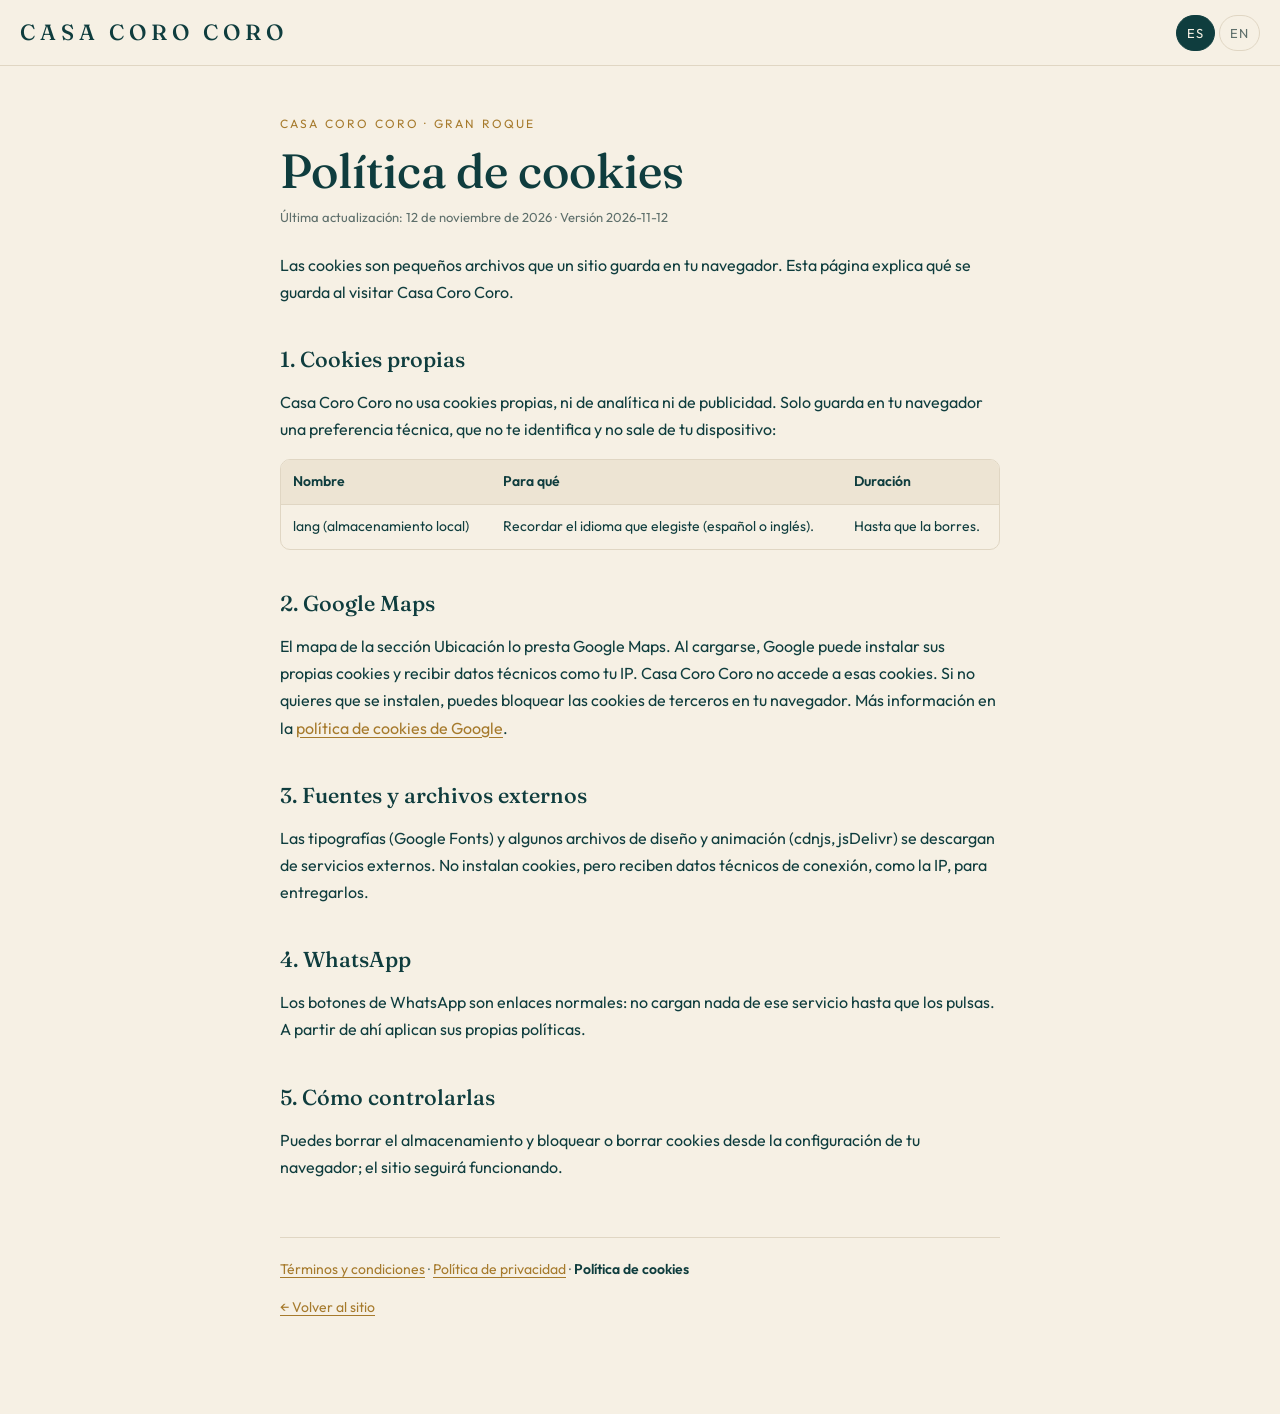
==== cookies.html @ 0a7d5295 "Casa Coro Coro: sitio inicial (logo, portada interactiva, zoom por el ojo del pez, galería 3D, ubica" ====
<!DOCTYPE html>
<html lang="es">
<head>
<meta charset="UTF-8">
<meta name="viewport" content="width=device-width, initial-scale=1">
<title>Política de cookies — Casa Coro Coro</title>
<meta name="description" content="Casa Coro Coro no usa cookies propias. Qué guarda tu navegador y qué cookies puede poner el mapa de Google.">
<meta name="robots" content="noindex, follow">
<link rel="icon" type="image/svg+xml" href="favicon.svg">
<link rel="preconnect" href="https://fonts.googleapis.com">
<link rel="preconnect" href="https://fonts.gstatic.com" crossorigin>
<link href="https://fonts.googleapis.com/css2?family=Fraunces:opsz,wght@9..144,400;9..144,500&family=Outfit:wght@400;500;600&display=swap" rel="stylesheet">
<style>
:root { --bg: #F6F0E4; --ink: #0F3D3E; --muted: #5E6F6B; --accent: #A67A2C; --line: #E0D6C3; --card: #EDE4D3; }
*, *::before, *::after { box-sizing: border-box; }
html { -webkit-text-size-adjust: 100%; }
body { margin: 0; background: var(--bg); color: var(--ink); font-family: 'Outfit', system-ui, sans-serif; font-size: 16px; line-height: 1.7; }
.lg-top { position: sticky; top: 0; z-index: 2; display: flex; align-items: center; justify-content: space-between; gap: 16px; padding: 14px 20px; background: var(--bg); border-bottom: 1px solid var(--line); }
.lg-brand { font-family: 'Fraunces', Georgia, serif; font-size: 22px; letter-spacing: 0.22em; text-transform: uppercase; color: var(--ink); text-decoration: none; font-weight: 500; }
.lg-lang { display: flex; gap: 4px; }
.lg-lang button { font: inherit; font-size: 13px; letter-spacing: 0.08em; padding: 6px 10px; border: 1px solid var(--line); background: transparent; color: var(--muted); border-radius: 999px; cursor: pointer; }
.lg-lang button[aria-pressed="true"] { background: var(--ink); color: var(--bg); border-color: var(--ink); }
main { max-width: 760px; margin: 0 auto; padding: 48px 20px 80px; }
.lg-kicker { margin: 0; font-size: 12px; letter-spacing: 0.18em; text-transform: uppercase; color: var(--accent); }
h1 { font-family: 'Fraunces', Georgia, serif; font-weight: 500; font-size: clamp(2rem, 1.4rem + 2.6vw, 3rem); line-height: 1.1; margin: 10px 0 8px; }
h2 { font-family: 'Fraunces', Georgia, serif; font-weight: 500; font-size: 1.35rem; line-height: 1.25; margin: 40px 0 10px; }
.lg-meta span { white-space: nowrap; }
.lg-meta { margin: 0 0 24px; font-size: 13px; color: var(--muted); }
p, li { color: var(--ink); }
ul { padding-left: 1.2em; }
li { margin: 6px 0; }
a { color: var(--accent); text-underline-offset: 3px; }
.lg-table { overflow-x: auto; margin: 12px 0; border: 1px solid var(--line); border-radius: 10px; }
table { width: 100%; border-collapse: collapse; font-size: 14px; }
th, td { text-align: left; vertical-align: top; padding: 10px 12px; border-bottom: 1px solid var(--line); }
th { background: var(--card); font-weight: 600; }
tr:last-child td { border-bottom: 0; }
.lg-docs { margin-top: 56px; padding-top: 20px; border-top: 1px solid var(--line); font-size: 14px; color: var(--muted); }
.lg-docs a[aria-current] { color: var(--ink); text-decoration: none; font-weight: 600; }
.lg-back { font-size: 14px; }
:focus-visible { outline: 2px solid var(--accent); outline-offset: 2px; }
</style>
</head>
<body>
<header class="lg-top"><a class="lg-brand" href="index.html" data-home-en="index.html">Casa Coro Coro</a><div class="lg-lang" role="group" aria-label="Idioma / Language"><button type="button" data-lc="es">ES</button><button type="button" data-lc="en">EN</button></div></header>
<main>
<article data-lang="es" lang="es">
  <p class="lg-kicker">Casa Coro Coro · Gran Roque</p>
  <h1>Política de cookies</h1>
  <p class="lg-meta"><span>Última actualización: 12 de noviembre de 2026</span> · <span>Versión 2026-11-12</span></p>
  <div class="lg-intro"><p>Las cookies son pequeños archivos que un sitio guarda en tu navegador. Esta página explica qué se guarda al visitar Casa Coro Coro.</p></div>
  <section><h2>1. Cookies propias</h2><p>Casa Coro Coro no usa cookies propias, ni de analítica ni de publicidad. Solo guarda en tu navegador una preferencia técnica, que no te identifica y no sale de tu dispositivo:</p><div class="lg-table"><table><thead><tr><th>Nombre</th><th>Para qué</th><th>Duración</th></tr></thead><tbody><tr><td>lang (almacenamiento local)</td><td>Recordar el idioma que elegiste (español o inglés).</td><td>Hasta que la borres.</td></tr></tbody></table></div></section><section><h2>2. Google Maps</h2><p>El mapa de la sección Ubicación lo presta Google Maps. Al cargarse, Google puede instalar sus propias cookies y recibir datos técnicos como tu IP. Casa Coro Coro no accede a esas cookies. Si no quieres que se instalen, puedes bloquear las cookies de terceros en tu navegador. Más información en la <a href="https://policies.google.com/technologies/cookies?hl=es" rel="noopener">política de cookies de Google</a>.</p></section><section><h2>3. Fuentes y archivos externos</h2><p>Las tipografías (Google Fonts) y algunos archivos de diseño y animación (cdnjs, jsDelivr) se descargan de servicios externos. No instalan cookies, pero reciben datos técnicos de conexión, como la IP, para entregarlos.</p></section><section><h2>4. WhatsApp</h2><p>Los botones de WhatsApp son enlaces normales: no cargan nada de ese servicio hasta que los pulsas. A partir de ahí aplican sus propias políticas.</p></section><section><h2>5. Cómo controlarlas</h2><p>Puedes borrar el almacenamiento y bloquear o borrar cookies desde la configuración de tu navegador; el sitio seguirá funcionando.</p></section>
  <nav class="lg-docs" aria-label="Legal"><a href="terminos.html">Términos y condiciones</a> · <a href="privacidad.html">Política de privacidad</a> · <a href="cookies.html" aria-current="page">Política de cookies</a></nav>
  <p class="lg-back"><a href="index.html">← Volver al sitio</a></p>
</article><article data-lang="en" hidden lang="en">
  <p class="lg-kicker">Casa Coro Coro · Gran Roque</p>
  <h1>Cookie policy</h1>
  <p class="lg-meta"><span>Last updated: November 12, 2026</span> · <span>Version 2026-11-12</span></p>
  <div class="lg-intro"><p>Cookies are small files a website stores in your browser. This page explains what is stored when you visit Casa Coro Coro. The Spanish version prevails in case of discrepancy.</p></div>
  <section><h2>1. First-party cookies</h2><p>Casa Coro Coro uses no first-party cookies, for analytics or advertising. It only stores one technical preference in your browser, which does not identify you and never leaves your device:</p><div class="lg-table"><table><thead><tr><th>Name</th><th>Purpose</th><th>Duration</th></tr></thead><tbody><tr><td>lang (local storage)</td><td>Remember the language you chose (Spanish or English).</td><td>Until you delete it.</td></tr></tbody></table></div></section><section><h2>2. Google Maps</h2><p>The map in the Location section is provided by Google Maps. When it loads, Google may set its own cookies and receive technical data such as your IP. Casa Coro Coro has no access to those cookies. If you do not want them, you can block third-party cookies in your browser. More information in <a href="https://policies.google.com/technologies/cookies?hl=en" rel="noopener">Google's cookie policy</a>.</p></section><section><h2>3. External fonts and files</h2><p>The fonts (Google Fonts) and some design and animation files (cdnjs, jsDelivr) are downloaded from external services. They set no cookies but receive technical connection data, such as your IP, to deliver them.</p></section><section><h2>4. WhatsApp</h2><p>The WhatsApp buttons are plain links: nothing from that service loads until you tap them. From then on, its own policies apply.</p></section><section><h2>5. How to control them</h2><p>You can clear storage and block or delete cookies in your browser settings; the site will keep working.</p></section>
  <nav class="lg-docs" aria-label="Legal"><a href="terminos.html">Terms and conditions</a> · <a href="privacidad.html">Privacy policy</a> · <a href="cookies.html" aria-current="page">Cookie policy</a></nav>
  <p class="lg-back"><a href="index.html">← Back to the site</a></p>
</article>
</main>
<script>
(function () {
  var KEY = 'lang', titles = {'es': 'Política de cookies — Casa Coro Coro', 'en': 'Cookie policy — Casa Coro Coro'};
  function setLang(l, save) {
    if (!titles[l]) l = 'es';
    document.querySelectorAll('article[data-lang]').forEach(function (a) { a.hidden = a.dataset.lang !== l; });
    document.querySelectorAll('.lg-lang button').forEach(function (b) { b.setAttribute('aria-pressed', b.dataset.lc === l); });
    document.documentElement.lang = l; document.title = titles[l];
    var home = document.querySelector('.lg-brand'); if (home && home.dataset.homeEn) home.href = l === 'en' ? home.dataset.homeEn : 'index.html';
    if (!KEY) document.querySelectorAll('.lg-docs a').forEach(function (a) { a.href = a.getAttribute('href').split('?')[0] + (l === 'es' ? '' : '?lang=' + l); });
    if (save && KEY) { try { localStorage.setItem(KEY, l); } catch (e) {} }
  }
  var q = new URLSearchParams(location.search).get('lang'), saved = null;
  if (KEY) { try { saved = localStorage.getItem(KEY); } catch (e) {} }
  setLang(q || saved || 'es', !!q);
  document.querySelectorAll('.lg-lang button').forEach(function (b) {
    b.addEventListener('click', function () { setLang(b.dataset.lc, true); });
  });
})();
</script>
</body>
</html>
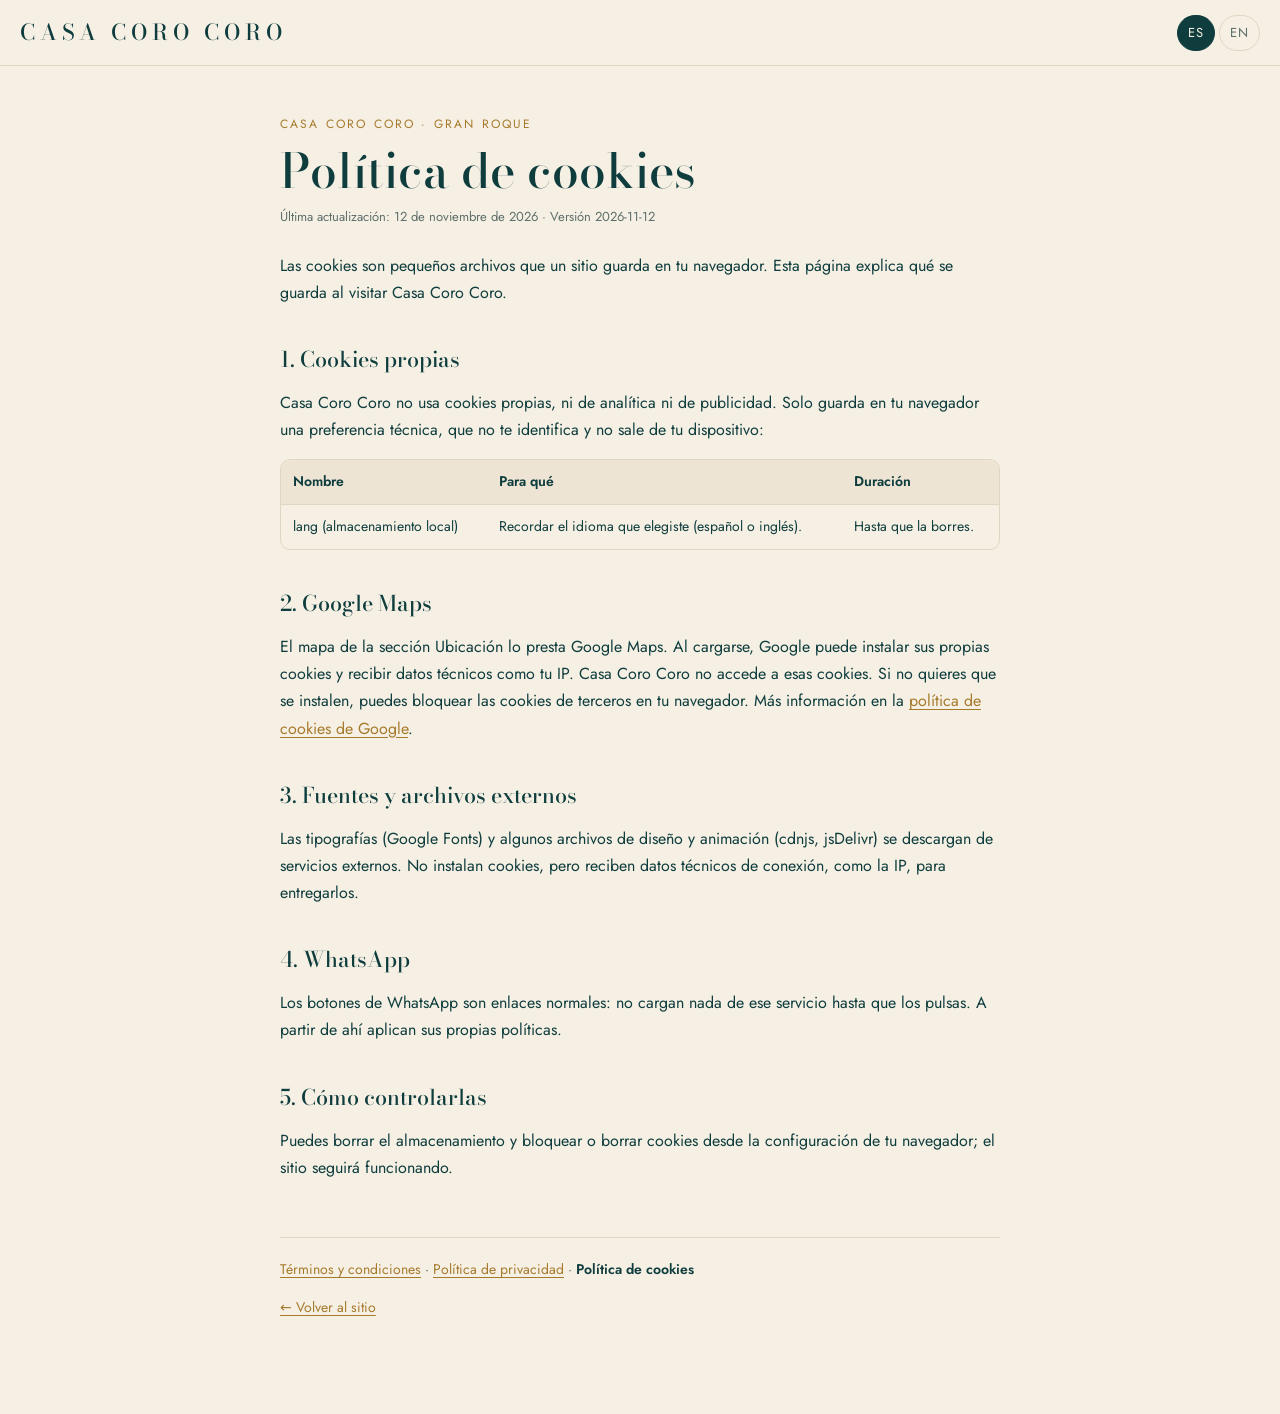
==== commit cbb89aee: "Portada tipo revista con el logo dibujado, tipografía Bodoni Moda + Jost, firma del corocoro en Rese" ====
--- a/cookies.html
+++ b/cookies.html
@@ -9,21 +9,21 @@
 <link rel="icon" type="image/svg+xml" href="favicon.svg">
 <link rel="preconnect" href="https://fonts.googleapis.com">
 <link rel="preconnect" href="https://fonts.gstatic.com" crossorigin>
-<link href="https://fonts.googleapis.com/css2?family=Fraunces:opsz,wght@9..144,400;9..144,500&family=Outfit:wght@400;500;600&display=swap" rel="stylesheet">
+<link href="https://fonts.googleapis.com/css2?family=Bodoni+Moda:opsz,wght@6..96,400;6..96,500&family=Jost:wght@400;500;600&display=swap" rel="stylesheet">
 <style>
 :root { --bg: #F6F0E4; --ink: #0F3D3E; --muted: #5E6F6B; --accent: #A67A2C; --line: #E0D6C3; --card: #EDE4D3; }
 *, *::before, *::after { box-sizing: border-box; }
 html { -webkit-text-size-adjust: 100%; }
-body { margin: 0; background: var(--bg); color: var(--ink); font-family: 'Outfit', system-ui, sans-serif; font-size: 16px; line-height: 1.7; }
+body { margin: 0; background: var(--bg); color: var(--ink); font-family: 'Jost', system-ui, sans-serif; font-size: 16px; line-height: 1.7; }
 .lg-top { position: sticky; top: 0; z-index: 2; display: flex; align-items: center; justify-content: space-between; gap: 16px; padding: 14px 20px; background: var(--bg); border-bottom: 1px solid var(--line); }
-.lg-brand { font-family: 'Fraunces', Georgia, serif; font-size: 22px; letter-spacing: 0.22em; text-transform: uppercase; color: var(--ink); text-decoration: none; font-weight: 500; }
+.lg-brand { font-family: 'Bodoni Moda', Georgia, serif; font-size: 22px; letter-spacing: 0.22em; text-transform: uppercase; color: var(--ink); text-decoration: none; font-weight: 500; }
 .lg-lang { display: flex; gap: 4px; }
 .lg-lang button { font: inherit; font-size: 13px; letter-spacing: 0.08em; padding: 6px 10px; border: 1px solid var(--line); background: transparent; color: var(--muted); border-radius: 999px; cursor: pointer; }
 .lg-lang button[aria-pressed="true"] { background: var(--ink); color: var(--bg); border-color: var(--ink); }
 main { max-width: 760px; margin: 0 auto; padding: 48px 20px 80px; }
 .lg-kicker { margin: 0; font-size: 12px; letter-spacing: 0.18em; text-transform: uppercase; color: var(--accent); }
-h1 { font-family: 'Fraunces', Georgia, serif; font-weight: 500; font-size: clamp(2rem, 1.4rem + 2.6vw, 3rem); line-height: 1.1; margin: 10px 0 8px; }
-h2 { font-family: 'Fraunces', Georgia, serif; font-weight: 500; font-size: 1.35rem; line-height: 1.25; margin: 40px 0 10px; }
+h1 { font-family: 'Bodoni Moda', Georgia, serif; font-weight: 500; font-size: clamp(2rem, 1.4rem + 2.6vw, 3rem); line-height: 1.1; margin: 10px 0 8px; }
+h2 { font-family: 'Bodoni Moda', Georgia, serif; font-weight: 500; font-size: 1.35rem; line-height: 1.25; margin: 40px 0 10px; }
 .lg-meta span { white-space: nowrap; }
 .lg-meta { margin: 0 0 24px; font-size: 13px; color: var(--muted); }
 p, li { color: var(--ink); }
